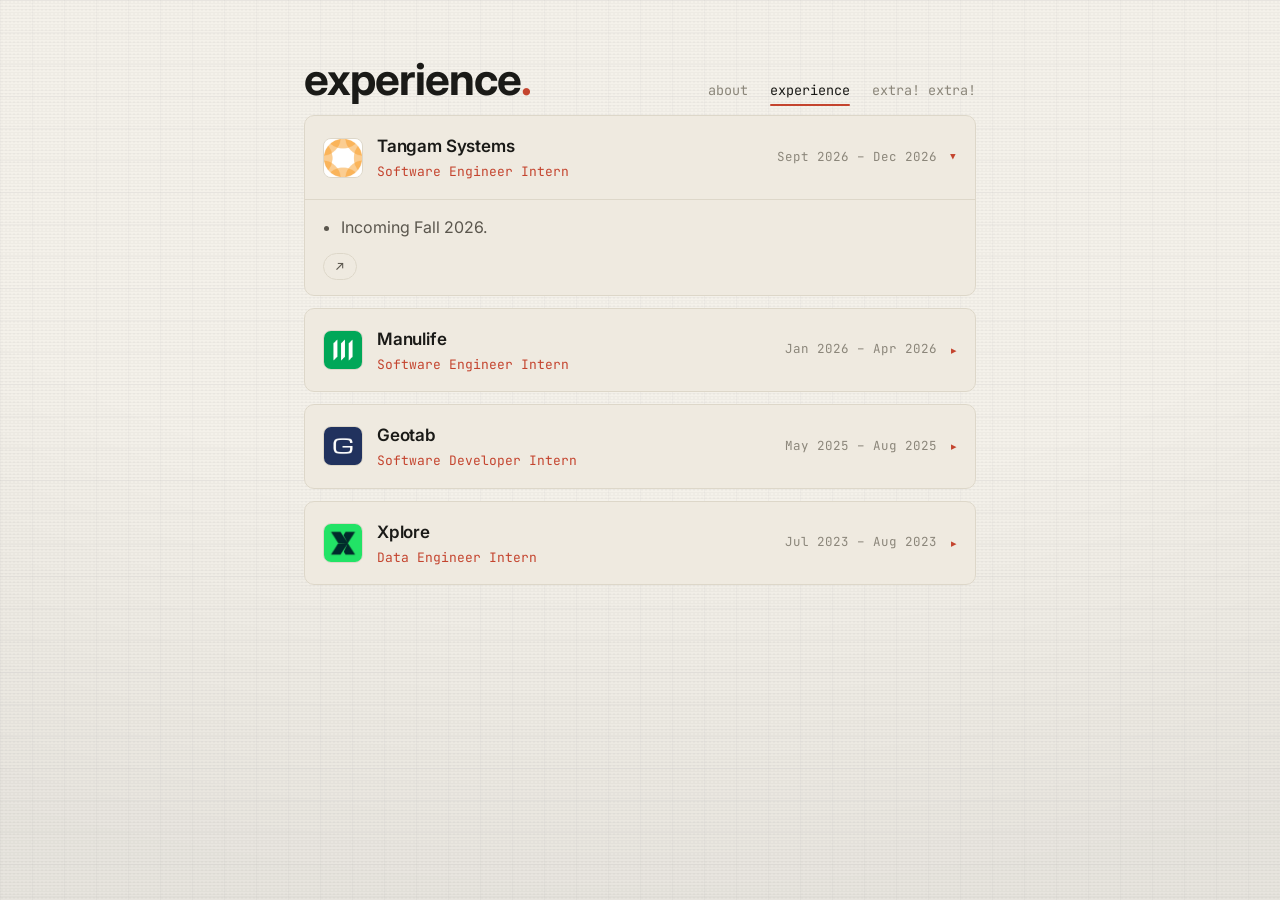
==== experience.html @ f8c54639 "portfolio v1" ====
<!DOCTYPE html>
<html lang="en">
<head>
  <meta charset="UTF-8" />
  <meta name="viewport" content="width=device-width, initial-scale=1.0" />
  <title>Larry Shi — experience</title>
  <meta name="description" content="Larry Shi's work experience: Tangam Systems, Manulife, Geotab, and Xplore." />
  <link rel="preconnect" href="https://fonts.googleapis.com" />
  <link rel="preconnect" href="https://fonts.gstatic.com" crossorigin />
  <link href="https://fonts.googleapis.com/css2?family=Inter:wght@400;500;600;700&family=JetBrains+Mono:wght@400;500;600&family=Playfair+Display:ital,wght@0,700;0,900;1,900&display=swap" rel="stylesheet" />
  <link rel="stylesheet" href="assets/styles.css" />
</head>
<body>
  <main>
    <div class="wrap">
      <div class="page-head reveal-up">
        <h1 class="title">experience<span class="accent">.</span></h1>
        <nav class="nav card-nav" data-cardnav></nav>
      </div>
      <div class="exp-wrap reveal-up" data-delay="1" data-experience></div>
    </div>
  </main>

  <script src="assets/data.js"></script>
  <script src="assets/site.js"></script>
</body>
</html>
---- assets/styles.css ----
/* ------------------------------------------------------------------
   Larry Shi — portfolio
   Clean, monospace-forward minimalism. Warm off-white / near-black.
   ------------------------------------------------------------------ */

:root {
  --bg: #f4f1ea;          /* warm paper */
  --bg-elev: #efeae0;
  --ink: #1a1a17;         /* near-black */
  --ink-soft: #5a564d;    /* muted body */
  --ink-faint: #8b867a;   /* captions */
  --line: #ddd7c9;        /* hairlines */
  --accent: #c4442e;      /* brick red */
  --accent-soft: #e8623f;
  --scanline: rgba(0, 0, 0, 0.022);
  --grid: rgba(0, 0, 0, 0.028);
  --grain: rgba(0, 0, 0, 0.02);
  --vignette: rgba(0, 0, 0, 0.05);
  --radius: 10px;
  --maxw: 720px;
  --topbar-h: 61px;
  --mono: "JetBrains Mono", "SF Mono", ui-monospace, "Cascadia Code",
    Menlo, Consolas, monospace;
  --sans: "Inter", -apple-system, BlinkMacSystemFont, "Segoe UI", Roboto,
    Helvetica, Arial, sans-serif;
}

@media (prefers-color-scheme: dark) {
  :root {
    --bg: #14130f;
    --bg-elev: #1c1a15;
    --ink: #ece7db;
    --ink-soft: #b3ad9e;
    --ink-faint: #837d6f;
    --line: #2c2a22;
    --accent: #e8623f;
    --accent-soft: #f2825f;
    --scanline: rgba(255, 255, 255, 0.02);
    --grid: rgba(120, 200, 150, 0.035);
    --grain: rgba(255, 255, 255, 0.015);
    --vignette: rgba(0, 0, 0, 0.45);
  }
}

* { box-sizing: border-box; }

html { scroll-behavior: smooth; }

body {
  margin: 0;
  background: var(--bg);
  color: var(--ink);
  font-family: var(--sans);
  font-size: 16px;
  line-height: 1.65;
  -webkit-font-smoothing: antialiased;
  text-rendering: optimizeLegibility;
  position: relative;
  /* terminal texture: fine scanlines + faint grid + grain */
  background-image:
    repeating-linear-gradient(
      to bottom,
      var(--scanline) 0px,
      var(--scanline) 1px,
      transparent 1px,
      transparent 3px
    ),
    linear-gradient(var(--grid) 1px, transparent 1px),
    linear-gradient(90deg, var(--grid) 1px, transparent 1px),
    radial-gradient(var(--grain) 1px, transparent 1px);
  background-size: 100% 3px, 32px 32px, 32px 32px, 4px 4px;
}
/* soft crt vignette */
body::after {
  content: "";
  position: fixed;
  inset: 0;
  pointer-events: none;
  z-index: 1;
  background: radial-gradient(
    120% 100% at 50% 0%,
    transparent 55%,
    var(--vignette) 100%
  );
}
.topbar, main, footer { position: relative; z-index: 2; }

a { color: inherit; }

.wrap {
  max-width: var(--maxw);
  margin: 0 auto;
  padding: 0 24px;
}

/* ---------- top bar / nav ---------- */
.topbar {
  position: sticky;
  top: 0;
  z-index: 20;
  backdrop-filter: saturate(140%) blur(8px);
  background: color-mix(in srgb, var(--bg) 82%, transparent);
  border-bottom: 1px solid var(--line);
}
.topbar .wrap {
  display: flex;
  align-items: baseline;
  justify-content: space-between;
  gap: 16px;
  padding-top: 18px;
  padding-bottom: 18px;
}
.brand {
  font-family: var(--mono);
  font-weight: 600;
  letter-spacing: -0.01em;
  text-decoration: none;
  font-size: 15px;
}
.brand .prompt { color: var(--accent); opacity: 0.75; }
.brand .dot { color: var(--accent); }

nav.nav {
  display: flex;
  gap: 22px;
  font-family: var(--mono);
  font-size: 13.5px;
}
nav.nav a {
  text-decoration: none;
  color: var(--ink-faint);
  position: relative;
  padding: 2px 0;
  transition: color 0.18s ease;
}
nav.nav a:hover { color: var(--ink); }
nav.nav a.active { color: var(--ink); }
nav.nav a.active::after {
  content: "";
  position: absolute;
  left: 0;
  right: 0;
  bottom: -3px;
  height: 2px;
  background: var(--accent);
  border-radius: 2px;
}

/* ---------- page shell ---------- */
main { padding: 56px 0 96px; }

.eyebrow {
  font-family: var(--mono);
  font-size: 12.5px;
  letter-spacing: 0.06em;
  text-transform: uppercase;
  color: var(--ink-faint);
  margin: 0 0 10px;
}

h1.title {
  font-size: clamp(30px, 6vw, 44px);
  line-height: 1.05;
  letter-spacing: -0.02em;
  margin: 0 0 12px;
  font-weight: 700;
}
h1.title .accent { color: var(--accent); }

.lede {
  color: var(--ink-soft);
  font-size: 17px;
  margin: 0 0 8px;
  max-width: 56ch;
}

.section-head {
  font-family: var(--mono);
  font-size: 13px;
  letter-spacing: 0.05em;
  text-transform: uppercase;
  color: var(--ink-faint);
  margin: 52px 0 18px;
  padding-bottom: 8px;
  border-bottom: 1px solid var(--line);
}

/* ---------- arrow list (martinsit-inspired) ---------- */
.arrow-list { list-style: none; padding: 0; margin: 0; }
.arrow-list li {
  display: flex;
  align-items: center;
  gap: 10px;
  margin: 12px 0;
  color: var(--ink-soft);
}
.arrow-list li::before {
  content: "↳";
  color: var(--accent);
  flex: 0 0 auto;
  font-family: var(--mono);
  align-self: center;
}
/* the "previously" block stacks its label above the sublist */
.arrow-list li.prev-block { align-items: flex-start; flex-direction: column; }
/* no arrow on the "previously" label line itself */
.arrow-list li.prev-block::before { content: none; }

/* company logo chips */
.logo-chip {
  flex: 0 0 auto;
  width: 22px;
  height: 22px;
  border-radius: 5px;
  object-fit: contain;
  background: var(--bg);
  border: 1px solid var(--line);
  vertical-align: middle;
}
.logo-chip.mono {
  display: inline-flex;
  align-items: center;
  justify-content: center;
  font-family: var(--mono);
  font-size: 12px;
  font-weight: 600;
  color: var(--accent);
}
/* when an <img> logo is present, hide the monogram until the image errors */
.logo-wrap { flex: 0 0 auto; display: inline-flex; }
.logo-wrap .logo-chip.mono { display: none; }
.logo-wrap .logo-chip.mono.show { display: inline-flex; }

/* ---------- projects ---------- */
.project {
  border: 1px solid var(--line);
  border-radius: var(--radius);
  background: var(--bg-elev);
  padding: 20px 22px;
  margin: 14px 0;
  transition: transform 0.2s ease, border-color 0.2s ease;
}
.project:hover {
  transform: translateY(-2px);
  border-color: color-mix(in srgb, var(--accent) 45%, var(--line));
}
.project .p-top {
  display: flex;
  align-items: baseline;
  justify-content: space-between;
  gap: 12px;
  flex-wrap: wrap;
}
.project h3 {
  margin: 0;
  font-size: 18px;
  font-family: var(--mono);
  letter-spacing: -0.01em;
}
.project .stack {
  font-family: var(--mono);
  font-size: 12px;
  color: var(--ink-faint);
}
.project .blurb { color: var(--ink-soft); margin: 6px 0 10px; }
.project ul { margin: 0; padding-left: 18px; color: var(--ink-soft); }
.project ul li { margin: 5px 0; }

/* ---------- experience ---------- */
.exp {
  display: grid;
  grid-template-columns: 170px 1fr;
  gap: 20px;
  padding: 22px 0;
  border-top: 1px solid var(--line);
}
.exp:last-child { border-bottom: 1px solid var(--line); }
.exp .when {
  font-family: var(--mono);
  font-size: 12.5px;
  color: var(--ink-faint);
  padding-top: 3px;
}
.exp h3 {
  margin: 0 0 2px;
  font-size: 18px;
  letter-spacing: -0.01em;
}
.exp .subtitle {
  font-family: var(--mono);
  font-size: 13px;
  color: var(--accent);
  margin: 0 0 10px;
}
.exp ul { margin: 0; padding-left: 18px; color: var(--ink-soft); }
.exp ul li { margin: 6px 0; }

/* ---------- skills ---------- */
.skills dl { margin: 0; }
.skills .row {
  display: grid;
  grid-template-columns: 170px 1fr;
  gap: 20px;
  padding: 12px 0;
  border-top: 1px solid var(--line);
}
.skills .row:last-child { border-bottom: 1px solid var(--line); }
.skills dt {
  font-family: var(--mono);
  font-size: 13px;
  color: var(--ink);
}
.skills dd { margin: 0; color: var(--ink-soft); }

/* ---------- footer ---------- */
footer {
  border-top: 1px solid var(--line);
  padding: 28px 0 48px;
}
footer .wrap {
  display: flex;
  justify-content: space-between;
  gap: 16px;
  flex-wrap: wrap;
  font-family: var(--mono);
  font-size: 13px;
  color: var(--ink-faint);
}
footer a { text-decoration: none; }
footer a:hover { color: var(--accent); }

.inline-links {
  display: flex;
  gap: 18px;
  flex-wrap: wrap;
  font-family: var(--mono);
  font-size: 13.5px;
  margin-top: 20px;
}
.inline-links a {
  text-decoration: none;
  color: var(--ink-soft);
  border-bottom: 1px solid transparent;
  transition: color 0.18s, border-color 0.18s;
}
.inline-links a:hover {
  color: var(--accent);
  border-color: var(--accent);
}

/* ---------- extra! extra! page ---------- */
.newsstand {
  display: flex;
  flex-direction: column;
  align-items: center;
  justify-content: center;
  text-align: center;
  gap: 10px;
  min-height: 46vh;
}
.newsstand .masthead {
  font-family: "Playfair Display", Georgia, "Times New Roman", serif;
  font-weight: 900;
  letter-spacing: -0.01em;
  font-size: clamp(44px, 10vw, 88px);
  line-height: 0.95;
  margin: 0;
}
.newsstand .masthead .em { color: var(--accent); font-style: italic; }
.newsstand .readabout {
  font-family: "Playfair Display", Georgia, serif;
  font-style: italic;
  font-size: clamp(18px, 3.4vw, 26px);
  color: var(--ink-soft);
  margin: 0;
}

/* ---------- entrance motion ---------- */
.reveal-up {
  opacity: 0;
  transform: translateY(12px);
  animation: rise 0.6s cubic-bezier(0.16, 1, 0.3, 1) forwards;
}
@keyframes rise {
  to { opacity: 1; transform: none; }
}
[data-delay="1"] { animation-delay: 0.06s; }
[data-delay="2"] { animation-delay: 0.12s; }
[data-delay="3"] { animation-delay: 0.18s; }
[data-delay="4"] { animation-delay: 0.24s; }

@media (prefers-reduced-motion: reduce) {
  * { animation: none !important; transition: none !important; }
  html { scroll-behavior: auto; }
  .reveal-up { opacity: 1; transform: none; }
}

/* ---------- responsive ---------- */
@media (max-width: 560px) {
  .topbar .wrap { flex-direction: column; align-items: flex-start; gap: 10px; }
  nav.nav { gap: 18px; }
}

/* ------------------------------------------------------------------
   Added: about links, "previously" dropdown, blog, typewriter caret
   ------------------------------------------------------------------ */

/* external / inline links inside content */
a.ext {
  text-decoration: none;
  color: var(--ink);
  border-bottom: 1px solid var(--line);
  transition: color 0.16s, border-color 0.16s;
}
a.ext:hover { color: var(--accent); border-color: var(--accent); }

/* education link — plain (no underline, not bold) */
a.edu {
  font-weight: 400;
  text-decoration: none;
  border-bottom: 1px solid var(--line);
  color: var(--ink);
  transition: color 0.16s, border-color 0.16s;
}
a.edu:hover { color: var(--accent); border-color: var(--accent); }

/* "previously" — compact bullet list with orange ↳ arrows */
.prev-block { flex-direction: column; }
.prev-label {
  font-family: var(--mono);
  color: var(--ink);
}
.prev-list {
  margin: 6px 0 0;
  padding: 0;
}
.prev-list li {
  margin: 8px 0;
  font-size: 15px;
  align-items: center;
}

/* typewriter caret */
[data-type].typing::after {
  content: "▋";
  color: var(--accent);
  margin-left: 2px;
  animation: blink 1s steps(1) infinite;
}
@keyframes blink { 50% { opacity: 0; } }

/* ---------- blog list (clickable cards -> post.html) ---------- */
.posts { margin-top: 8px; }
.empty { color: var(--ink-faint); font-family: var(--mono); font-size: 14px; }
.post-link {
  display: flex;
  align-items: center;
  gap: 14px;
  padding: 16px 20px;
  border: 1px solid var(--line);
  border-radius: var(--radius);
  background: var(--bg-elev);
  margin: 12px 0;
  text-decoration: none;
  color: inherit;
  transition: border-color 0.2s ease, transform 0.2s ease;
}
.post-link:hover {
  border-color: color-mix(in srgb, var(--accent) 45%, var(--line));
  transform: translateX(3px);
}
.post-meta { display: flex; align-items: center; gap: 10px; flex: 0 0 auto; }
.post-date {
  font-family: var(--mono);
  font-size: 12px;
  color: var(--ink-faint);
  white-space: nowrap;
}
.post-tag {
  font-family: var(--mono);
  font-size: 11px;
  color: var(--accent);
  border: 1px solid color-mix(in srgb, var(--accent) 40%, var(--line));
  border-radius: 999px;
  padding: 1px 8px;
}
.post-title {
  font-weight: 600;
  letter-spacing: -0.01em;
  flex: 1 1 auto;
}
.post-go {
  color: var(--accent);
  font-family: var(--mono);
  flex: 0 0 auto;
  transition: transform 0.2s ease;
}
.post-link:hover .post-go { transform: translateX(4px); }

/* ---------- single post page ---------- */
.back-link {
  display: inline-block;
  font-family: var(--mono);
  font-size: 13px;
  color: var(--ink-faint);
  text-decoration: none;
  margin-bottom: 22px;
  transition: color 0.16s ease;
}
.back-link:hover { color: var(--accent); }
.single-post .post-meta { margin-bottom: 12px; }
.single-post .post-headline {
  font-size: clamp(28px, 5vw, 42px);
  line-height: 1.1;
  letter-spacing: -0.02em;
  margin: 0 0 20px;
}
.post-article {
  color: var(--ink-soft);
  font-size: 17px;
  line-height: 1.75;
  max-width: 62ch;
}
.post-article p { margin: 16px 0; }
.post-article code {
  font-family: var(--mono);
  font-size: 0.88em;
  background: color-mix(in srgb, var(--accent) 12%, transparent);
  padding: 1px 6px;
  border-radius: 5px;
}
.post-article a { color: var(--accent); text-underline-offset: 2px; }


/* ------------------------------------------------------------------
   Added: full-page panels, landing card, photo slot, scroll cue
   ------------------------------------------------------------------ */

main.panels {
  padding: 0;
  scroll-snap-type: y mandatory;
}
.panel {
  min-height: 100vh;
  min-height: 100svh;
  display: flex;
  flex-direction: column;
  justify-content: center;
  scroll-snap-align: start;
  position: relative;
  padding: 64px 0; /* symmetric so content sits optically centered */
  box-sizing: border-box;
}
/* landing card gets a wider stage than the default text column */
#panel-landing .wrap { max-width: 1040px; }
/* no topbar on the landing page — center against the full viewport */
#panel-landing {
  min-height: 100vh;
  min-height: 100svh;
  padding: 24px 0;
}
#panel-projects {
  justify-content: flex-start;
  padding-top: 100px;
}
#panel-projects .section-head { margin-top: 0; }

/* landing card */
.landing-card {
  display: grid;
  grid-template-columns: 1fr 0.92fr;
  gap: 44px;
  align-items: stretch; /* photo stretches to match the text column height */
  background: none;
  border: none;
  border-radius: 0;
  padding: 0;
}
.landing-card .title { margin-top: 0; text-transform: lowercase; }
.landing-card .card-left {
  min-width: 0;
  display: flex;
  flex-direction: column;
}

/* page header row (experience / extra / post): title left, nav right */
.page-head {
  display: flex;
  align-items: baseline;
  justify-content: space-between;
  gap: 20px;
  flex-wrap: wrap;
  margin-bottom: 8px;
}
.page-head .title { margin-bottom: 0; }
.page-head-end { justify-content: flex-end; }

/* projects placeholder */
.placeholder {
  color: var(--ink-faint);
  font-family: var(--mono);
  font-size: 15px;
}

/* header row: name + socials on the left, page nav on the right */
.card-head {
  display: flex;
  align-items: baseline;
  justify-content: space-between;
  gap: 20px;
  flex-wrap: wrap;
}
.card-id { display: flex; flex-direction: column; gap: 6px; }
.card-socials {
  display: flex;
  align-items: center;
  gap: 14px;
}
.social-icon {
  display: inline-flex;
  color: var(--ink-faint);
  transition: color 0.16s ease, transform 0.16s ease;
}
.social-icon svg {
  width: 20px;
  height: 20px;
  display: block;
}
.social-icon:hover {
  color: var(--accent);
  transform: translateY(-2px);
}
.card-nav {
  display: flex;
  gap: 20px;
  font-family: var(--mono);
  font-size: 14px;
}
.card-nav a {
  text-decoration: none;
  color: var(--ink-faint);
  position: relative;
  padding: 2px 0;
  transition: color 0.18s ease;
}
.card-nav a:hover { color: var(--ink); }
.card-nav a.active { color: var(--ink); }
.card-nav a.active::after {
  content: "";
  position: absolute;
  left: 0;
  right: 0;
  bottom: -3px;
  height: 2px;
  background: var(--accent);
  border-radius: 2px;
}
.card-right { display: flex; }

/* photo placeholder — swap the inner content for an <img> later */
.photo-slot {
  position: relative;
  width: 100%;
  flex: 1 1 auto;      /* fill the full height of the text column */
  min-height: 320px;
  border-radius: 12px;
  border: 1.5px dashed color-mix(in srgb, var(--accent) 45%, var(--line));
  background:
    repeating-linear-gradient(
      45deg,
      color-mix(in srgb, var(--accent) 6%, transparent) 0,
      color-mix(in srgb, var(--accent) 6%, transparent) 10px,
      transparent 10px,
      transparent 20px
    ),
    var(--bg);
  display: flex;
  align-items: center;
  justify-content: center;
  overflow: hidden;
}
.photo-slot .photo-hint {
  font-family: var(--mono);
  font-size: 13px;
  letter-spacing: 0.08em;
  text-transform: uppercase;
  color: var(--ink-faint);
}
/* if you drop an <img> inside .photo-slot it will fill nicely */
.photo-slot img { width: 100%; height: 100%; object-fit: cover; }

/* scroll cue: "see my projects!" with bouncing arrow */
.scroll-cue {
  position: absolute;
  left: 50%;
  bottom: 26px;
  transform: translateX(-50%);
  display: inline-flex;
  flex-direction: column;
  align-items: center;
  gap: 6px;
  background: none;
  border: none;
  cursor: pointer;
  color: var(--ink-soft);
  font-family: var(--mono);
  font-size: 13.5px;
  padding: 8px 12px;
  transition: color 0.18s ease;
}
.scroll-cue:hover { color: var(--accent); }
.scroll-cue .cue-arrow {
  font-size: 20px;
  color: var(--accent);
  animation: cue-bob 1.6s ease-in-out infinite;
}
@keyframes cue-bob {
  0%, 100% { transform: translateY(0); }
  50% { transform: translateY(6px); }
}

@media (max-width: 720px) {
  .landing-card {
    grid-template-columns: 1fr;
    padding: 0;
    gap: 22px;
  }
  .card-head { align-items: flex-start; }
  .card-right { order: -1; }
  .photo-slot {
    flex: 0 0 auto;
    aspect-ratio: 1 / 1;
    min-height: 0;
    max-width: 260px;
    margin: 0 auto;
  }
}

@media (prefers-reduced-motion: reduce) {
  main.panels { scroll-snap-type: none; }
  .scroll-cue .cue-arrow { animation: none; }
}

/* ------------------------------------------------------------------
   Added: experience tiles (dropdown)
   ------------------------------------------------------------------ */
.exp-wrap { margin-top: 8px; }
.exp-tile {
  border: 1px solid var(--line);
  border-radius: var(--radius);
  background: var(--bg-elev);
  margin: 12px 0;
  overflow: hidden;
  transition: border-color 0.2s ease, transform 0.2s ease;
}
.exp-tile:hover {
  border-color: color-mix(in srgb, var(--accent) 40%, var(--line));
}
.exp-tile summary {
  list-style: none;
  cursor: pointer;
  display: flex;
  align-items: center;
  gap: 14px;
  padding: 16px 18px;
}
.exp-tile summary::-webkit-details-marker { display: none; }

/* bigger logo on the tile */
.exp-logo { flex: 0 0 auto; display: inline-flex; }
.exp-logo .logo-chip,
.exp-logo .logo-wrap { width: 40px; height: 40px; }
.exp-logo .logo-chip { border-radius: 8px; }
.exp-logo .logo-chip.mono { font-size: 18px; }

.exp-headings {
  display: flex;
  flex-direction: column;
  gap: 1px;
  flex: 1 1 auto;
  min-width: 0;
}
.exp-company {
  font-weight: 600;
  letter-spacing: -0.01em;
  font-size: 17px;
}
.exp-role {
  font-family: var(--mono);
  font-size: 13px;
  color: var(--accent);
}
.exp-when {
  font-family: var(--mono);
  font-size: 12.5px;
  color: var(--ink-faint);
  white-space: nowrap;
  flex: 0 0 auto;
}
.exp-tile .chev {
  color: var(--accent);
  font-size: 11px;
  flex: 0 0 auto;
  transition: transform 0.22s ease;
}
.exp-tile details[open] .chev { transform: rotate(90deg); }

.exp-detail {
  padding: 2px 18px 16px;
  border-top: 1px solid var(--line);
}
.exp-detail ul {
  margin: 12px 0 0;
  padding-left: 18px;
  color: var(--ink-soft);
}
.exp-detail ul li { margin: 7px 0; }
.exp-foot { margin-top: 12px; }
.exp-visit {
  font-family: var(--mono);
  font-size: 13px;
  text-decoration: none;
  color: var(--ink-soft);
  border: 1px solid var(--line);
  border-radius: 999px;
  padding: 4px 12px;
  transition: color 0.16s, border-color 0.16s;
}
.exp-visit:hover { color: var(--accent); border-color: var(--accent); }

@media (max-width: 560px) {
  .exp-when { display: none; } /* keep the tile header tidy on small screens */
}

/* ------------------------------------------------------------------
   Added: photo carousel (landing page)
   ------------------------------------------------------------------ */
.carousel {
  margin: 0;
  flex: 1 1 auto;         /* fill the height of the text column */
  display: flex;
  flex-direction: column;
  gap: 10px;
  min-height: 320px;
}
.carousel-stage {
  position: relative;
  flex: 1 1 auto;
  min-height: 260px;
  border-radius: 12px;
  overflow: hidden;
  background: var(--bg-elev);
  border: 1px solid var(--line);
}
.carousel-track { position: absolute; inset: 0; }
.carousel-slide {
  position: absolute;
  inset: 0;
  opacity: 0;
  transition: opacity 0.6s ease;
  pointer-events: none;
}
.carousel-slide.active { opacity: 1; pointer-events: auto; }
.carousel-slide img {
  width: 100%;
  height: 100%;
  object-fit: cover;
  display: block;
}

/* animated "that's me!" circle drawn over the head */
.head-circle {
  --circle-color: #d8ff3e; /* high-vis lime — pops on most photos */
  position: absolute;
  transform: translate(-50%, -50%) rotate(-4deg);
  aspect-ratio: 1 / 1;   /* stays circular; only width is set inline */
  height: auto;
  overflow: visible;
  pointer-events: none;
  opacity: 0;
  /* dark halo so the bright stroke stays readable over light photo areas */
  filter: drop-shadow(0 0 2px rgba(0, 0, 0, 0.85))
          drop-shadow(0 1px 3px rgba(0, 0, 0, 0.55));
}
.head-circle path {
  stroke-dasharray: 340;
  stroke-dashoffset: 340;
}
/* when a slide becomes active, replay the sketch */
.head-circle.draw {
  opacity: 1;
  animation: circle-pop 0.9s ease-out forwards;
}
.head-circle.draw path {
  animation: circle-draw 0.9s cubic-bezier(0.65, 0, 0.35, 1) forwards;
}
@keyframes circle-draw {
  to { stroke-dashoffset: 0; }
}
@keyframes circle-pop {
  0% { opacity: 0; }
  12% { opacity: 1; }
  100% { opacity: 1; }
}

@media (prefers-reduced-motion: reduce) {
  /* no drawing animation — just show the finished circle */
  .head-circle.draw { opacity: 1; animation: none; }
  .head-circle.draw path { stroke-dashoffset: 0; animation: none; }
}

/* prev / next arrows */
.carousel-nav {
  position: absolute;
  top: 50%;
  transform: translateY(-50%);
  width: 34px;
  height: 34px;
  border-radius: 50%;
  border: none;
  background: color-mix(in srgb, var(--bg) 55%, transparent);
  backdrop-filter: blur(4px);
  color: var(--ink);
  font-size: 20px;
  line-height: 1;
  cursor: pointer;
  display: flex;
  align-items: center;
  justify-content: center;
  opacity: 0;
  transition: opacity 0.2s ease, background 0.2s ease;
}
.carousel-stage:hover .carousel-nav { opacity: 1; }
.carousel-nav:hover { background: var(--accent); color: #fff; }
.carousel-nav.prev { left: 10px; }
.carousel-nav.next { right: 10px; }

/* caption */
.carousel-caption {
  font-family: var(--mono);
  font-size: 13px;
  color: var(--ink-soft);
  text-align: center;
  min-height: 1.2em;
  padding: 0 6px;
}

/* dots */
.carousel-dots {
  display: flex;
  justify-content: center;
  gap: 7px;
}
.carousel-dots .dot {
  width: 7px;
  height: 7px;
  padding: 0;
  border-radius: 50%;
  border: none;
  background: var(--line);
  cursor: pointer;
  transition: background 0.2s ease, transform 0.2s ease;
}
.carousel-dots .dot:hover { background: var(--ink-faint); }
.carousel-dots .dot.active { background: var(--accent); transform: scale(1.25); }

@media (max-width: 720px) {
  .carousel {
    flex: 0 0 auto;
    min-height: 0;
    max-width: 320px;
    margin: 0 auto;
    width: 100%;
  }
  .carousel-stage { aspect-ratio: 1 / 1; min-height: 0; }
  .carousel-nav { opacity: 1; } /* no hover on touch */
}
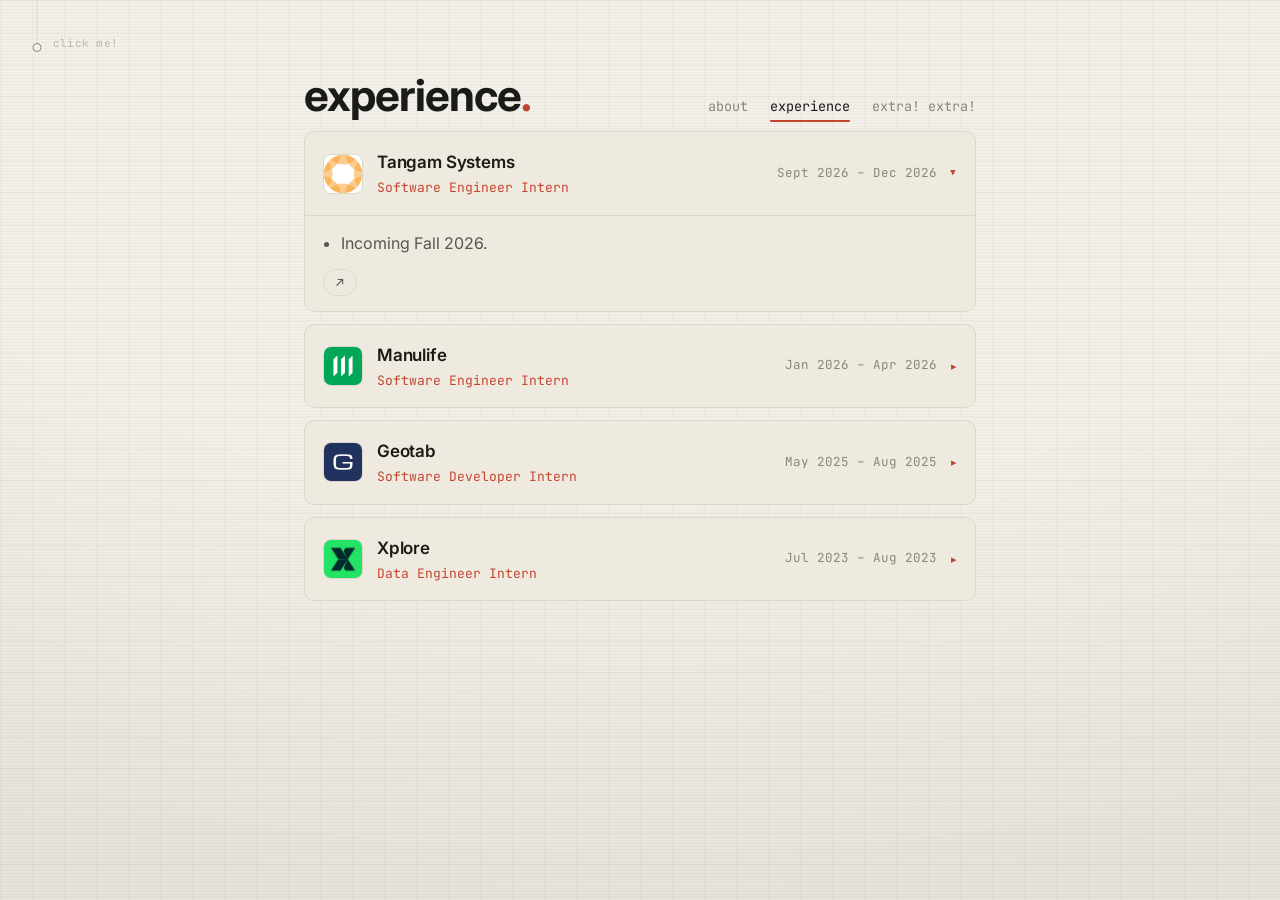
==== commit a60e43f6: "add dark/light mode, fix circle positioning across devices" ====
--- a/experience.html
+++ b/experience.html
@@ -3,8 +3,18 @@
 <head>
   <meta charset="UTF-8" />
   <meta name="viewport" content="width=device-width, initial-scale=1.0" />
-  <title>Larry Shi — experience</title>
+  <script>
+    (function () {
+      var t = localStorage.getItem("theme");
+      if (t !== "light" && t !== "dark") {
+        t = matchMedia("(prefers-color-scheme: dark)").matches ? "dark" : "light";
+      }
+      document.documentElement.setAttribute("data-theme", t);
+    })();
+  </script>
+  <title>Larry Shi</title>
   <meta name="description" content="Larry Shi's work experience: Tangam Systems, Manulife, Geotab, and Xplore." />
+  <link rel="icon" type="image/jpeg" href="assets/icons/images.jpg" />
   <link rel="preconnect" href="https://fonts.googleapis.com" />
   <link rel="preconnect" href="https://fonts.gstatic.com" crossorigin />
   <link href="https://fonts.googleapis.com/css2?family=Inter:wght@400;500;600;700&family=JetBrains+Mono:wght@400;500;600&family=Playfair+Display:ital,wght@0,700;0,900;1,900&display=swap" rel="stylesheet" />
--- a/assets/styles.css
+++ b/assets/styles.css
@@ -25,8 +25,25 @@
     Helvetica, Arial, sans-serif;
 }
 
+/* dark palette — reusable block applied by OS preference OR manual toggle */
+[data-theme="dark"] {
+  --bg: #14130f;
+  --bg-elev: #1c1a15;
+  --ink: #ece7db;
+  --ink-soft: #b3ad9e;
+  --ink-faint: #837d6f;
+  --line: #2c2a22;
+  --accent: #e8623f;
+  --accent-soft: #f2825f;
+  --scanline: rgba(255, 255, 255, 0.02);
+  --grid: rgba(120, 200, 150, 0.035);
+  --grain: rgba(255, 255, 255, 0.015);
+  --vignette: rgba(0, 0, 0, 0.45);
+}
+
+/* follow the OS in dark mode ONLY when the user hasn't picked a theme */
 @media (prefers-color-scheme: dark) {
-  :root {
+  :root:not([data-theme]) {
     --bg: #14130f;
     --bg-elev: #1c1a15;
     --ink: #ece7db;
@@ -43,6 +60,26 @@
 }
 
 * { box-sizing: border-box; }
+
+/* When toggling light/dark, animate every element's colors together so
+   borders, cards, and the background all cross-fade in sync (added briefly
+   by JS during the switch, then removed so it never slows down hovers). */
+html.theme-animating,
+html.theme-animating *,
+html.theme-animating *::before,
+html.theme-animating *::after {
+  transition: background-color 0.45s ease,
+              border-color 0.45s ease,
+              color 0.45s ease,
+              fill 0.45s ease,
+              stroke 0.45s ease !important;
+}
+@media (prefers-reduced-motion: reduce) {
+  html.theme-animating,
+  html.theme-animating *,
+  html.theme-animating *::before,
+  html.theme-animating *::after { transition: none !important; }
+}
 
 html { scroll-behavior: smooth; }
 
@@ -147,7 +184,7 @@
 }
 
 /* ---------- page shell ---------- */
-main { padding: 56px 0 96px; }
+main { padding: 72px 0 96px; } /* top space clears the drawstring */
 
 .eyebrow {
   font-family: var(--mono);
@@ -202,7 +239,7 @@
   align-self: center;
 }
 /* the "previously" block stacks its label above the sublist */
-.arrow-list li.prev-block { align-items: flex-start; flex-direction: column; }
+.arrow-list li.prev-block { align-items: flex-start; flex-direction: column; margin-top: 12px; }
 /* no arrow on the "previously" label line itself */
 .arrow-list li.prev-block::before { content: none; }
 
@@ -429,11 +466,13 @@
 .prev-label {
   font-family: var(--mono);
   color: var(--ink);
+  margin-top: 20px;
 }
 .prev-list {
-  margin: 6px 0 0;
+  margin: 0;
   padding: 0;
 }
+.prev-list li:first-child { margin-top: 2px; }
 .prev-list li {
   margin: 8px 0;
   font-size: 15px;
@@ -655,7 +694,7 @@
   background: var(--accent);
   border-radius: 2px;
 }
-.card-right { display: flex; }
+.card-right { display: flex; align-items: center; }
 
 /* photo placeholder — swap the inner content for an <img> later */
 .photo-slot {
@@ -720,6 +759,14 @@
 }
 
 @media (max-width: 720px) {
+  /* let the landing panel grow with its content instead of forcing 100vh +
+     vertical centering, which pushed the absolutely-positioned scroll cue
+     up over the "previously" list */
+  #panel-landing {
+    min-height: auto;
+    justify-content: flex-start;
+    padding: 36px 0 28px;
+  }
   .landing-card {
     grid-template-columns: 1fr;
     padding: 0;
@@ -729,10 +776,16 @@
   .card-right { order: -1; }
   .photo-slot {
     flex: 0 0 auto;
-    aspect-ratio: 1 / 1;
+    aspect-ratio: 4 / 3;   /* match the carousel so layouts are consistent */
     min-height: 0;
-    max-width: 260px;
+    max-width: 320px;
     margin: 0 auto;
+  }
+  /* scroll cue joins the normal document flow so it sits BELOW the content */
+  .scroll-cue {
+    position: static;
+    transform: none;
+    margin: 26px auto 0;
   }
 }
 
@@ -837,16 +890,19 @@
    ------------------------------------------------------------------ */
 .carousel {
   margin: 0;
-  flex: 1 1 auto;         /* fill the height of the text column */
   display: flex;
   flex-direction: column;
   gap: 10px;
-  min-height: 320px;
+  align-self: center;     /* center within the card column */
+  width: 100%;
 }
 .carousel-stage {
   position: relative;
-  flex: 1 1 auto;
-  min-height: 260px;
+  width: 100%;
+  /* FIXED frame — the page never shifts as the carousel cycles. Images fill
+     it with object-fit: cover; the circle is positioned by JS using cover
+     math so it stays on the face at any screen size. */
+  aspect-ratio: 4 / 3;
   border-radius: 12px;
   overflow: hidden;
   background: var(--bg-elev);
@@ -864,7 +920,7 @@
 .carousel-slide img {
   width: 100%;
   height: 100%;
-  object-fit: cover;
+  object-fit: cover;   /* fill the fixed frame; JS maps the circle onto it */
   display: block;
 }
 
@@ -872,41 +928,35 @@
 .head-circle {
   --circle-color: #d8ff3e; /* high-vis lime — pops on most photos */
   position: absolute;
+  /* left/top/width/height set by JS (positionCircle) in px, relative to the
+     rendered image; translate keeps the circle centered on that point */
   transform: translate(-50%, -50%) rotate(-4deg);
-  aspect-ratio: 1 / 1;   /* stays circular; only width is set inline */
-  height: auto;
   overflow: visible;
   pointer-events: none;
+  /* hidden by default; fades out when .draw is removed (mouse leaves) */
   opacity: 0;
+  transition: opacity 0.35s ease;
   /* dark halo so the bright stroke stays readable over light photo areas */
   filter: drop-shadow(0 0 2px rgba(0, 0, 0, 0.85))
           drop-shadow(0 1px 3px rgba(0, 0, 0, 0.55));
 }
 .head-circle path {
   stroke-dasharray: 340;
+  /* fully "undrawn" by default; undraws smoothly when .draw is removed */
   stroke-dashoffset: 340;
-}
-/* when a slide becomes active, replay the sketch */
+  transition: stroke-dashoffset 0.5s cubic-bezier(0.65, 0, 0.35, 1);
+}
+/* draw the sketch in while hovering */
 .head-circle.draw {
   opacity: 1;
-  animation: circle-pop 0.9s ease-out forwards;
 }
 .head-circle.draw path {
-  animation: circle-draw 0.9s cubic-bezier(0.65, 0, 0.35, 1) forwards;
-}
-@keyframes circle-draw {
-  to { stroke-dashoffset: 0; }
-}
-@keyframes circle-pop {
-  0% { opacity: 0; }
-  12% { opacity: 1; }
-  100% { opacity: 1; }
+  stroke-dashoffset: 0;
 }
 
 @media (prefers-reduced-motion: reduce) {
-  /* no drawing animation — just show the finished circle */
-  .head-circle.draw { opacity: 1; animation: none; }
-  .head-circle.draw path { stroke-dashoffset: 0; animation: none; }
+  /* no sketch animation — just fade the finished circle in/out */
+  .head-circle path { transition: none; stroke-dashoffset: 0; }
 }
 
 /* prev / next arrows */
@@ -966,12 +1016,97 @@
 
 @media (max-width: 720px) {
   .carousel {
-    flex: 0 0 auto;
-    min-height: 0;
-    max-width: 320px;
+    max-width: 300px;
     margin: 0 auto;
     width: 100%;
   }
-  .carousel-stage { aspect-ratio: 1 / 1; min-height: 0; }
-  .carousel-nav { opacity: 1; } /* no hover on touch */
-}
+  /* keep the SAME 4/5 aspect as desktop — do NOT override to a square, or the
+     crop changes and the circle drifts off the face */
+  .carousel-nav { opacity: 1; } /* arrows always visible on touch */
+}
+
+/* ------------------------------------------------------------------
+   Added: drawstring light/dark toggle (top-left corner)
+   ------------------------------------------------------------------ */
+.drawstring {
+  position: fixed;
+  top: 0;
+  left: 30px;
+  z-index: 60;
+  display: flex;
+  align-items: flex-start;
+  gap: 9px;
+  pointer-events: none; /* only the button is interactive */
+}
+.drawstring .pull {
+  pointer-events: auto;
+  position: relative;
+  width: 14px;
+  height: 52px;              /* cord length + knob */
+  background: none;
+  border: none;
+  padding: 0;
+  cursor: pointer;
+  display: block;
+  transition: transform 0.3s cubic-bezier(0.34, 1.4, 0.64, 1);
+}
+/* thin hairline cord — extends above the top edge so pulling it down never
+   leaves a gap between the cord and the top of the screen */
+.drawstring .cord {
+  position: absolute;
+  top: -18px;
+  left: 50%;
+  transform: translateX(-50%);
+  width: 1px;
+  height: 61px;   /* reaches from above the top edge down to the knob */
+  background: var(--line);
+}
+/* small hollow ring knob — fills softly on hover */
+.drawstring .knob {
+  position: absolute;
+  bottom: 0;
+  left: 50%;
+  transform: translateX(-50%);
+  width: 9px;
+  height: 9px;
+  border-radius: 50%;
+  background: var(--bg);
+  border: 1.5px solid var(--ink-faint);
+  transition: border-color 0.2s ease, background 0.2s ease;
+}
+.drawstring .pull:hover .knob {
+  border-color: var(--accent);
+  background: var(--accent);
+}
+.drawstring .pull:hover .cord { background: var(--ink-faint); }
+/* gentle hover tug + soft click pull */
+.drawstring .pull:hover { transform: translateY(4px); }
+.drawstring.pulling .pull {
+  animation: cord-pull 0.45s cubic-bezier(0.34, 1.4, 0.64, 1);
+}
+@keyframes cord-pull {
+  0% { transform: translateY(0); }
+  45% { transform: translateY(11px); }
+  100% { transform: translateY(0); }
+}
+
+/* "click me!" — quiet mono text, no pill */
+.drawstring .pull-hint {
+  font-family: var(--mono);
+  font-size: 11px;
+  letter-spacing: 0.02em;
+  color: var(--ink-faint);
+  margin-top: 34px;          /* sit beside the knob */
+  white-space: nowrap;
+  opacity: 0.5;              /* intentionally translucent */
+  transition: opacity 0.3s ease, visibility 0.3s ease;
+}
+.drawstring.hint-hidden .pull-hint {
+  opacity: 0;
+  visibility: hidden;
+}
+
+@media (max-width: 560px) {
+  .drawstring { left: 18px; }
+  .drawstring .pull-hint { font-size: 10px; }
+}
